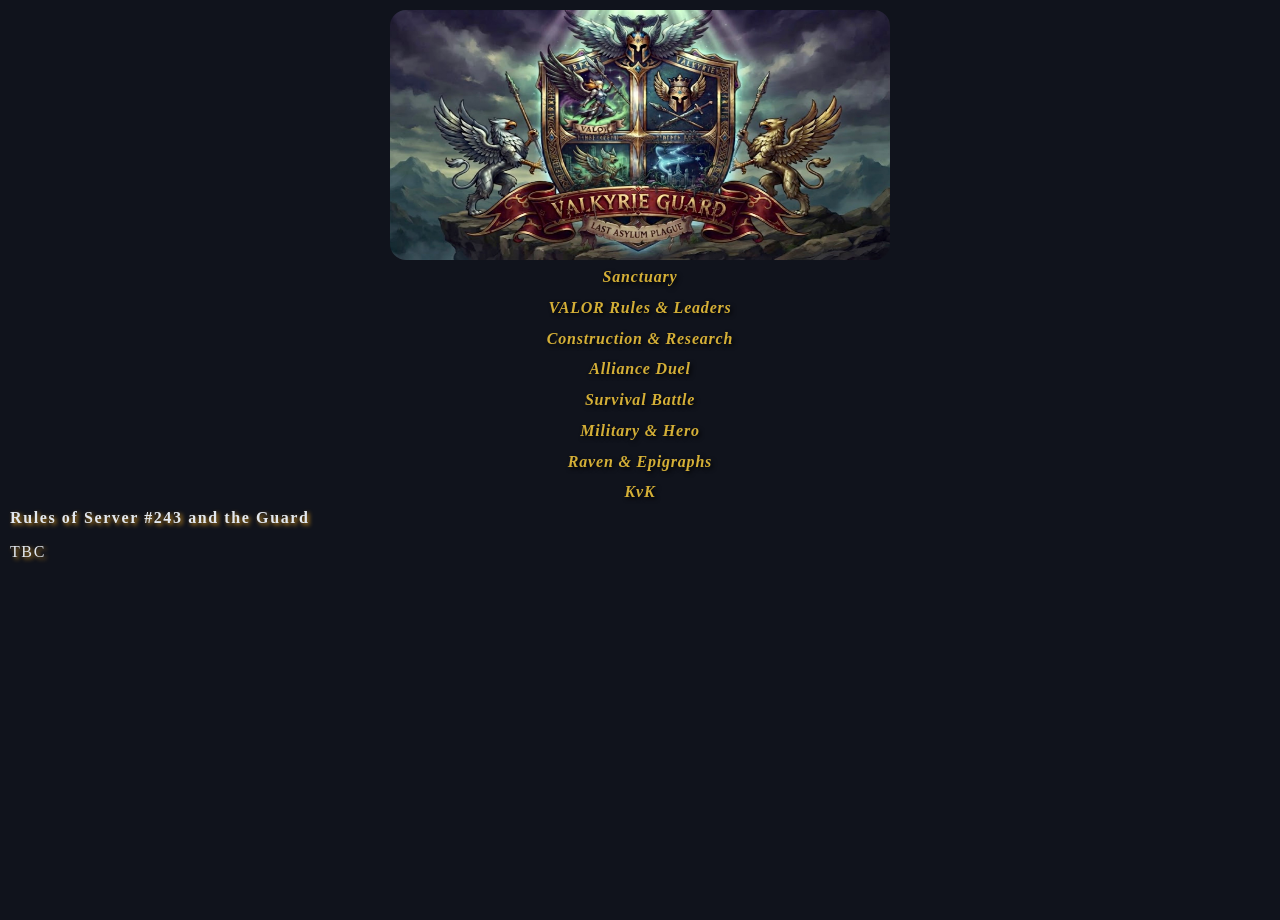
==== aboutvalor.html @ e80b448e "VALOR page" ====
<!DOCTYPE html>
<html lang="en">
    <head>
        <title>Valkyrie Guard Rules</title>
        <meta charset="utf-8">
        <meta name="viewport" content="width=device-width, initial-scale=1.0">
        <link rel="stylesheet" href="css/style.css">
        <script src="https://ajax.googleapis.com/ajax/libs/jquery/3.7.1/jquery.min.js"></script> <!--This is Google's CDN from https://developers.google.com/speed/libraries.-->
    </head>

    <body>
        <header><img src="media/images/VALOR_cimer.jpeg" alt="VALOR Címer"></header>
        <nav>
            <ul>
                <li><a href="index.html">Sanctuary</a></li>
                <li><a href="aboutvalor.html">VALOR Rules & Leaders</a></li>
                <li><a href="territory.html">Construction & Research</a></li>
                <li><a href="allianceduel.html">Alliance Duel</a></li>
                <li><a href="survivalbattle.html">Survival Battle</a></li>
                <li><a href="militaryandhero.html">Military & Hero</a></li>
                <li><a href="ravenandepigraph.html">Raven & Epigraphs</a></li>
                <li><a href="kvk.html">KvK</a></li>
            </ul>
        
        </nav>

        <main>
            <h1>Rules of Server #243 and the Guard</h1>
            <p>TBC</p>
        </main>

    </body>
    </html>
---- css/style.css ----
@import url("mobilestyle.css");
@import url("tabletstyle.css");

* {
  font-family: 'Cinzel Decorative', 'Cinzel', serif;
  font-size: 1rem;
  letter-spacing: 0.1em; /* Gives it an epic, spread-out monumental feel */
  /*text-transform: uppercase;*/
  color: #e2e8f0;
  text-shadow: 2px 2px 4px rgba(240, 166, 27, 0.8);
  background-color: #10131c;
}

html, body {
    margin: 5px;
    padding: 0;
    min-height: 100vh; /* Forces the body to be at least the full height of the monitor */
    /*display: flex;
    flex-direction: column;
    box-sizing: border-box;*/
}

header {
    display: flex;
    justify-content: center;
}

header img {
    display: block;
    width: 500px;
    height: 250px;
    border-radius: 1em;
}

nav {
    border-radius: 0.5em; /*This rounds the corners of elements.*/
    margin-bottom: 0.5em; /*This places some space between elements.*/
    font-weight: bold;
    font-style: italic;
    text-align: center;
    text-decoration: none;
    font-family: 'Lucida Sans', 'Lucida Sans Regular', 'Lucida Grande', 'Lucida Sans Unicode', Geneva, Verdana, sans-serif;
}

nav ul{
    padding: 0;
    margin-top: 0.1em;
    margin-bottom: -0.5em;
}

nav ul li {
    color: rgb(24, 221, 50);
    padding-top: 0.3em;
    padding-bottom: 0.3em;
    margin: .2em;
    list-style-type: none; /*This removes bullet points.*/
}

a {
  color: #D4AF37; /* Warm antique gold */
  text-decoration: none;
  text-shadow: 2px 2px 4px rgba(0, 0, 0, 0.9); /* Heavy shadow to lift text off the dark background */
  font-weight: bold;
  letter-spacing: 0.05em;
}

a:hover {
  color: #FFD700; /* Brighter gold on hover */
  text-shadow: 0 0 8px rgba(212, 175, 55, 0.6); /* Glowing golden effect */
}
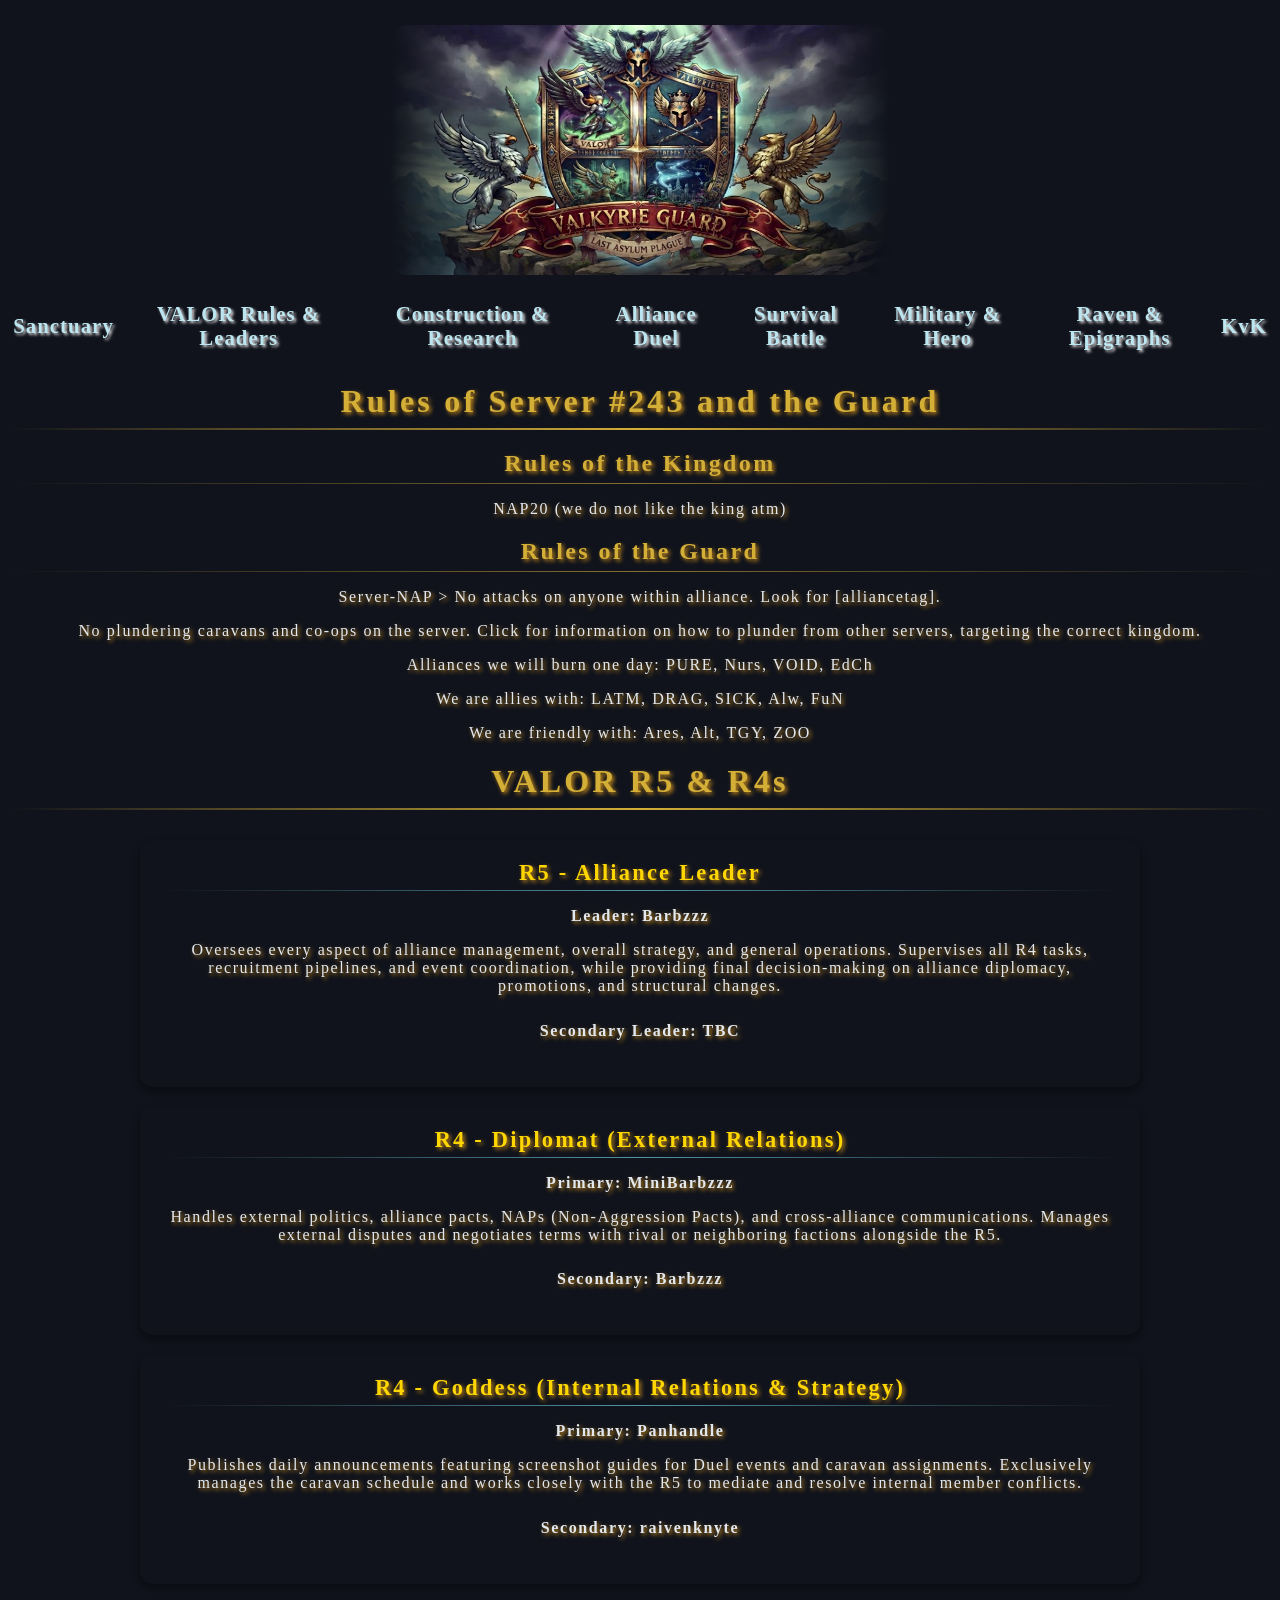
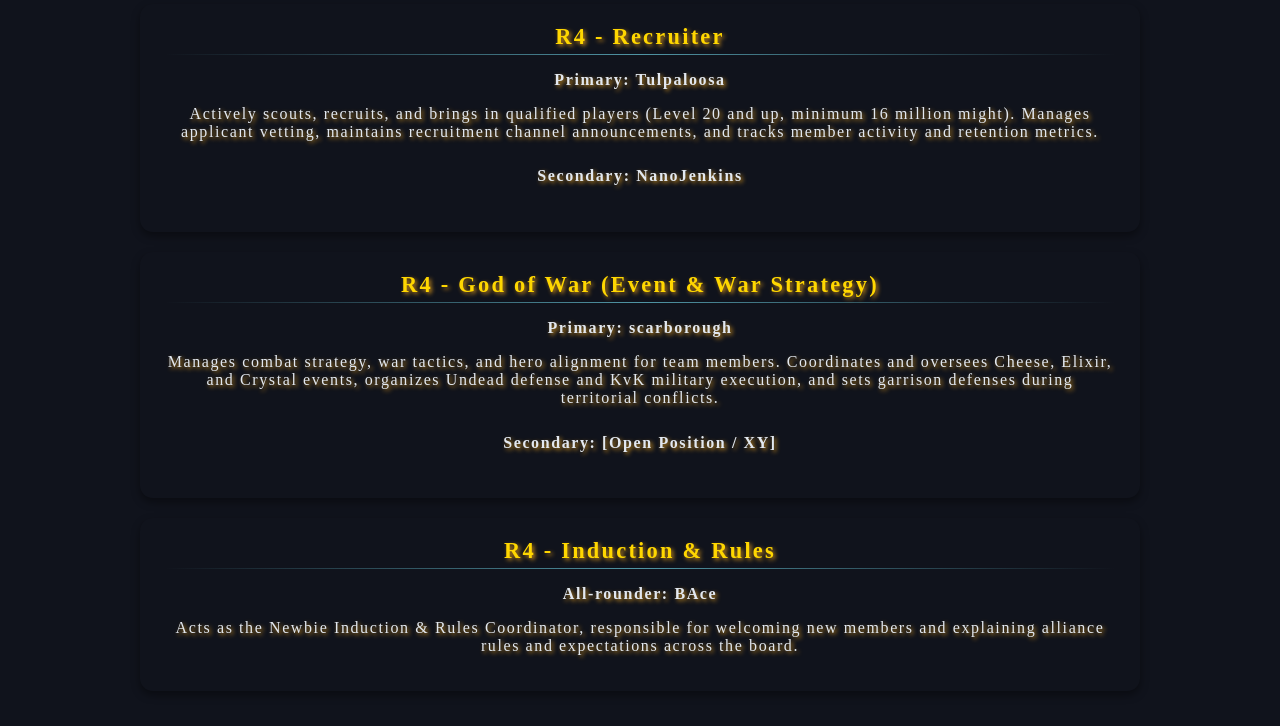
==== commit dcd75cfd: "ruleas and leader updates" ====
--- a/aboutvalor.html
+++ b/aboutvalor.html
@@ -25,8 +25,58 @@
         </nav>
 
         <main>
+           <div class="rules">
+            
             <h1>Rules of Server #243 and the Guard</h1>
-            <p>TBC</p>
+            
+                <h2>Rules of the Kingdom</h2>
+                    <p>NAP20 (we do not like the king atm)</p>
+            
+                <h2>Rules of the Guard</h2>
+                    <p>Server-NAP > No attacks on anyone within alliance. Look for [alliancetag].</p>
+                    <p>No plundering caravans and co-ops on the server. Click for information on how to plunder from other servers, targeting the correct kingdom.</p>
+                    <p>Alliances we will burn one day: PURE, Nurs, VOID, EdCh</p>
+                    <p>We are allies with: LATM, DRAG, SICK, Alw, FuN</p>
+                    <p>We are friendly with: Ares, Alt, TGY, ZOO</p>
+            
+            <h1>VALOR R5 & R4s</h1> 
+            <div class="leadership-container">
+            <div class="role-card">    
+                <h2>R5 - Alliance Leader</h2>
+                    <h3>Leader: Barbzzz</h3>
+                        <p>Oversees every aspect of alliance management, overall strategy, and general operations. Supervises all R4 tasks, recruitment pipelines, and event coordination, while providing final decision-making on alliance diplomacy, promotions, and structural changes.</p>
+                    <h5>Secondary Leader: TBC</h5>
+            </div>
+            <div class="role-card">     
+                <h2>R4 - Diplomat (External Relations)</h2>
+                    <h3>Primary: MiniBarbzzz</h3>
+                        <p>Handles external politics, alliance pacts, NAPs (Non-Aggression Pacts), and cross-alliance communications. Manages external disputes and negotiates terms with rival or neighboring factions alongside the R5.</p>
+                    <h5>Secondary: Barbzzz</h5>
+            </div>
+            <div class="role-card">     
+                <h2>R4 - Goddess (Internal Relations & Strategy)</h2>
+                    <h3>Primary: Panhandle</h3>
+                        <p>Publishes daily announcements featuring screenshot guides for Duel events and caravan assignments. Exclusively manages the caravan schedule and works closely with the R5 to mediate and resolve internal member conflicts.</p>
+                    <h5>Secondary: raivenknyte</h5>
+            </div>
+            <div class="role-card">     
+                <h2>R4 - Recruiter</h2>
+                    <h3>Primary: Tulpaloosa</h3>
+                        <p>Actively scouts, recruits, and brings in qualified players (Level 20 and up, minimum 16 million might). Manages applicant vetting, maintains recruitment channel announcements, and tracks member activity and retention metrics.</p>
+                    <h5>Secondary: NanoJenkins</h5>
+            </div>
+            <div class="role-card">             
+                <h2>R4 - God of War (Event & War Strategy)</h2>                    
+                    <h3>Primary: scarborough</h3>
+                        <p>Manages combat strategy, war tactics, and hero alignment for team members. Coordinates and oversees Cheese, Elixir, and Crystal events, organizes Undead defense and KvK military execution, and sets garrison defenses during territorial conflicts.</p>
+                    <h5>Secondary: [Open Position / XY]</h5>
+            </div>
+            <div class="role-card">     
+                <h2>R4 - Induction & Rules</h2>
+                    <h3>All-rounder: BAce</h3>
+                        <p>Acts as the Newbie Induction & Rules Coordinator, responsible for welcoming new members and explaining alliance rules and expectations across the board.</p>
+            </div>
+            </div>
         </main>
 
     </body>
--- a/css/style.css
+++ b/css/style.css
@@ -15,14 +15,14 @@
     margin: 5px;
     padding: 0;
     min-height: 100vh; /* Forces the body to be at least the full height of the monitor */
-    /*display: flex;
-    flex-direction: column;
-    box-sizing: border-box;*/
+    background-color: #10131c; /* Applied only to the body background */
+    color: #e2e8f0;
 }
 
 header {
     display: flex;
     justify-content: center;
+    margin-top: 20px;
 }
 
 header img {
@@ -30,41 +30,156 @@
     width: 500px;
     height: 250px;
     border-radius: 1em;
+    -webkit-mask-image: linear-gradient(to right, transparent 0%, black 15%, black 85%, transparent 100%);
+    mask-image: linear-gradient(to right, transparent 0%, black 15%, black 85%, transparent 100%);
 }
 
+
 nav {
-    border-radius: 0.5em; /*This rounds the corners of elements.*/
-    margin-bottom: 0.5em; /*This places some space between elements.*/
-    font-weight: bold;
-    font-style: italic;
-    text-align: center;
-    text-decoration: none;
-    font-family: 'Lucida Sans', 'Lucida Sans Regular', 'Lucida Grande', 'Lucida Sans Unicode', Geneva, Verdana, sans-serif;
+    display: flex;
+    justify-content: center;
+    margin: 0 auto;
+    width: 100%;
 }
 
-nav ul{
+nav ul {
+    display: flex;
+    flex-direction: row;
+    gap: 10px;
+    align-items: center;
     padding: 0;
-    margin-top: 0.1em;
+    margin-top: 0.5em;
     margin-bottom: -0.5em;
+    list-style-type: none;
 }
 
 nav ul li {
-    color: rgb(24, 221, 50);
-    padding-top: 0.3em;
-    padding-bottom: 0.3em;
-    margin: .2em;
-    list-style-type: none; /*This removes bullet points.*/
+    padding-top: 1em;
+    padding-bottom: 1em;
+    margin: 0.2em;
 }
 
 a {
-  color: #D4AF37; /* Warm antique gold */
-  text-decoration: none;
-  text-shadow: 2px 2px 4px rgba(0, 0, 0, 0.9); /* Heavy shadow to lift text off the dark background */
-  font-weight: bold;
-  letter-spacing: 0.05em;
+    display: inline-block;
+    color: #bce6ef; /* Warm antique gold */
+    text-decoration: none;
+    text-shadow: 2px 2px 3px rgba(246, 242, 242, 0.9); /* Heavy shadow to lift text off the dark background */
+    font-weight: bold;
+    letter-spacing: 0.05em;
+    font-size: 1.3rem;
 }
 
 a:hover {
   color: #FFD700; /* Brighter gold on hover */
-  text-shadow: 0 0 8px rgba(212, 175, 55, 0.6); /* Glowing golden effect */
+  text-shadow: 0 0 8px rgba(255, 211, 65, 0.854); /* Glowing golden effect */
+}
+
+.sanctuarytitles h1 {
+    font-size: 1.8rem;
+    text-decoration: ;
+}
+
+body {
+    text-align: center;
+}
+
+/* --- TABLE STYLING --- */
+
+.sanctuary table {
+    border: 0.1em solid #806b26;
+    text-align: left;
+    border-collapse: collapse;
+    margin: 0 auto;
+    width: 85%;
+    background-color: rgba(0, 0, 0, 0.4); /* Slight dark backdrop for readability.*/
+}
+
+.sanctuary caption {
+    font-size: 2rem;
+    font-weight: 600;
+    text-align: center;
+    margin-bottom: 10px;
+    letter-spacing: 1px;
+    color: #FFD700;
+}
+
+.sanctuary th, .sanctuary td {
+    border: 0.1em solid #806b26;
+    padding: 12px 16px;    /* Adds breathing room so text isn't cramped.*/
+    color: #f0f0f0;
+}
+
+.sanctuary th {
+    background-color: rgba(212, 175, 55, 0.15); /* Subtle gold tint for headers */
+    font-weight: 600;
+}
+
+.sanctuary th:nth-child(1), .sanctuary td:nth-child(1) {
+    width: 35%;            /* Shrinks the first column down */
+    text-align: center;    /* Centers the level text nicely */
+}
+
+.sanctuary th:nth-child(2), .sanctuary td:nth-child(2) {
+    width: 45%;            /* Gives the majority of the space to the building requirements */
+    text-align: center;
+}
+
+.sanctuary th:nth-child(3), .sanctuary td:nth-child(3) {
+    width: 20%;            /* Keeps the time column compact and neat */
+    text-align: center;    
+}
+
+.rules h1 {
+    font-size: 2rem;
+    color: #D4AF37;
+    margin-bottom: 15px;
+    padding-bottom: 8px;
+    /* Creates a gradient line that fades to transparent at the ends */
+    border-bottom: 2px solid transparent;
+    border-image: linear-gradient(to right, transparent, #D4AF37, transparent) 1;
+}
+
+.rules h2 {
+    font-size: 1.5rem;
+    color: #D4AF37;
+    margin-top: 20px;
+    margin-bottom: 10px;
+    padding-bottom: 6px;
+    border-bottom: 1px solid transparent;
+    border-image: linear-gradient(to right, transparent, rgba(212, 175, 55, 0.6), transparent) 1;
+}
+
+.leadership-container {
+    width: 85%;
+    max-width: 1000px;
+    margin: 30px auto;
+    display: flex;
+    flex-direction: column;
+    gap: 20px;
+}
+
+.role-card {
+    border-radius: 0.8em;                /* Rounded corners like game UI */
+    padding: 20px 25px;
+    box-shadow: 0 4px 8px rgba(0, 0, 0, 0.4);
+}
+
+/*.leadership-container h1 {
+    font-size: 2.2rem;
+    color: #D4AF37;
+    margin-bottom: 10px;
+    padding-bottom: 8px;
+    border-bottom: 1px solid transparent;
+    /*border-image: linear-gradient(to right, transparent, #7aebff, transparent) 1;
+}*/
+
+.role-card h2 {
+    font-size: 1.4rem;
+    color: #FFD700;
+    margin-top: 0;
+    margin-bottom: 8px;
+    border-bottom: 1px solid transparent;
+    padding-bottom: 4px;
+    border-image: linear-gradient(to right, transparent, rgba(122, 235, 255, 0.6), transparent) 1;
+
 }
